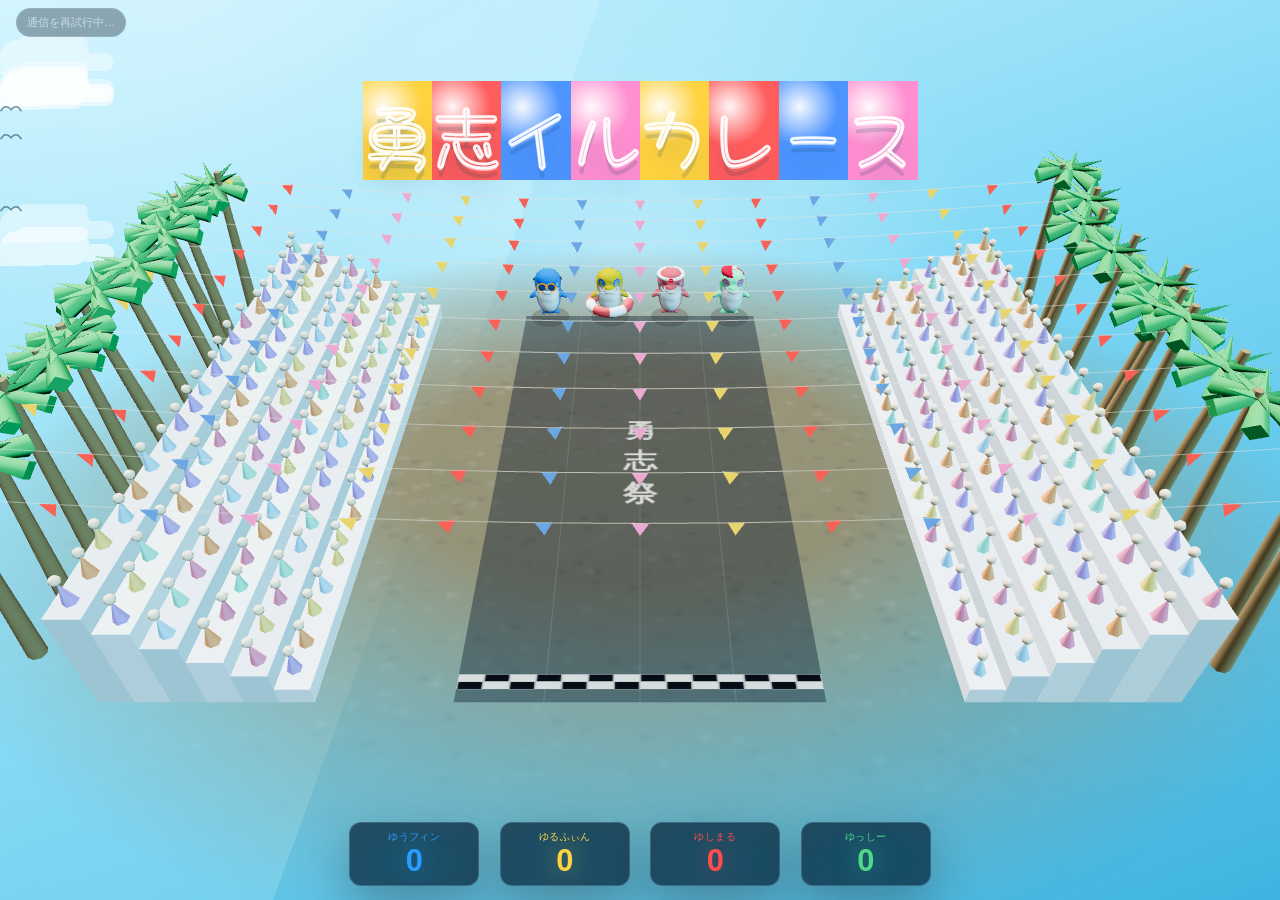
==== dolphin/index.html @ e01e5ccb "feat: 勇志祭のイルカ投票・メッセージツリーを生徒の端末で見るだけのページ Co-Authored-By: Claude Opus 5.5 <noreply@anthropic.com>" ====
<!doctype html>
<html lang="ja">
<head>
  <meta charset="utf-8">
  <meta name="viewport" content="width=device-width,initial-scale=1,viewport-fit=cover">
  <meta name="theme-color" content="#061f37">
  <title>勇志イルカ投票（見るだけ）</title>
  <link rel="preconnect" href="https://fonts.googleapis.com">
  <link rel="preconnect" href="https://fonts.gstatic.com" crossorigin>
  <link href="https://fonts.googleapis.com/css2?family=Hachi+Maru+Pop&display=swap" rel="stylesheet">
  <style>
    :root {
      color-scheme: dark;
      --ink: #eefaff;
      --muted: rgba(223,244,255,.7);
      --panel: rgba(5,25,44,.68);
      --line: rgba(174,228,255,.2);
      --blue: #70d8ff;
      --pink: #ff8fd0;
    }
    * { box-sizing: border-box; }
    html, body { width: 100%; height: 100%; margin: 0; overflow: hidden; }
    body {
      font-family: -apple-system, BlinkMacSystemFont, "Hiragino Sans", "Yu Gothic", sans-serif;
      color: var(--ink);
      background:
        radial-gradient(circle at 50% 30%, rgba(255,255,255,.35), transparent 38%),
        radial-gradient(circle at 15% 0%, rgba(255,255,255,.22), transparent 30%),
        linear-gradient(160deg, #c9f2ff 0%, #7fd8f5 46%, #3fb4e0 100%);
    }
    .bg-glow {
      position: fixed; inset: 0; z-index: 0; pointer-events: none; mix-blend-mode: screen;
      background: conic-gradient(from 200deg at 50% -12%, rgba(170,232,255,.22), transparent 32%);
    }
    .bg-waves {
      position: fixed; inset: 0; z-index: 0; pointer-events: none; opacity: .4;
      background-image: repeating-linear-gradient(115deg, rgba(180,230,255,.06) 0px, rgba(180,230,255,.06) 2px, transparent 2px, transparent 64px);
      animation: waveShift 16s linear infinite;
    }
    @keyframes waveShift {
      from { background-position: 0 0; }
      to { background-position: 420px 210px; }
    }
    .bg-title {
      position: fixed; inset: 0; z-index: 1; display: flex; align-items: flex-start; justify-content: center;
      padding-top: 9vh; pointer-events: none; text-align: center;
      font-family: "Hachi Maru Pop", "Hiragino Sans", "Yu Gothic", sans-serif;
      font-size: clamp(30px, 6.5vw, 68px); font-weight: 400; letter-spacing: .02em;
      white-space: nowrap;
    }
    .bg-title span {
      display: inline-block;
      -webkit-text-stroke: 3px rgba(255,255,255,.92);
      -webkit-background-clip: text; background-clip: text; color: transparent;
      text-shadow:
        0 3px 0 rgba(255,255,255,.55),
        0 10px 0 rgba(4,60,90,.16),
        0 16px 26px rgba(4,60,90,.24);
      animation: balloonBob 3.2s ease-in-out infinite;
    }
    /* 黄・赤・青・ピンクの4色をバルーンの1文字ずつ順番に割り当て、それぞれ光沢のハイライトを乗せる */
    .bg-title span:nth-child(4n+1) { background: radial-gradient(circle at 30% 26%, rgba(255,255,255,.95), rgba(255,255,255,0) 44%), #ffd23f; animation-delay: 0s; }
    .bg-title span:nth-child(4n+2) { background: radial-gradient(circle at 30% 26%, rgba(255,255,255,.95), rgba(255,255,255,0) 44%), #ff5c5c; animation-delay: .3s; }
    .bg-title span:nth-child(4n+3) { background: radial-gradient(circle at 30% 26%, rgba(255,255,255,.95), rgba(255,255,255,0) 44%), #4d94ff; animation-delay: .6s; }
    .bg-title span:nth-child(4n)   { background: radial-gradient(circle at 30% 26%, rgba(255,255,255,.95), rgba(255,255,255,0) 44%), #ff8fd0; animation-delay: .9s; }
    @keyframes balloonBob {
      0%, 100% { transform: translateY(0) rotate(0deg); }
      50% { transform: translateY(-11px) rotate(-3deg); }
    }
    .bubbles { position: fixed; inset: 0; z-index: 1; pointer-events: none; overflow: hidden; }
    .bubble {
      position: absolute; bottom: -8%; border-radius: 50%;
      background: radial-gradient(circle at 35% 30%, rgba(255,255,255,.7), rgba(190,235,255,.15) 60%, transparent 76%);
      animation-name: bubbleRise; animation-timing-function: ease-in; animation-iteration-count: infinite;
    }
    @keyframes bubbleRise {
      0% { transform: translateY(0) translateX(0); opacity: 0; }
      12% { opacity: .85; }
      88% { opacity: .5; }
      100% { transform: translateY(-115vh) translateX(var(--drift, 24px)); opacity: 0; }
    }

    .clouds { position: fixed; inset: 0; z-index: 1; pointer-events: none; overflow: hidden; }
    .cloud {
      position: absolute; width: 90px; height: 34px; border-radius: 40px;
      background: rgba(255,255,255,.82);
      box-shadow:
        -34px 7px 0 -6px rgba(255,255,255,.78),
        32px 5px 0 -8px rgba(255,255,255,.78),
        8px -14px 0 -10px rgba(255,255,255,.7);
      filter: blur(.4px);
      animation-name: cloudDrift; animation-timing-function: linear; animation-iteration-count: infinite;
    }
    @keyframes cloudDrift {
      from { transform: translateX(-20vw) scale(var(--cloud-scale, 1)); }
      to { transform: translateX(120vw) scale(var(--cloud-scale, 1)); }
    }

    .gulls { position: fixed; inset: 0; z-index: 1; pointer-events: none; overflow: hidden; }
    .gull { position: absolute; width: 22px; height: 10px; animation-name: gullFly; animation-timing-function: linear; animation-iteration-count: infinite; }
    .gull svg { width: 100%; height: 100%; display: block; animation: gullFlap .7s ease-in-out infinite; transform-origin: center; }
    @keyframes gullFlap {
      0%, 100% { transform: scaleY(1); }
      50% { transform: scaleY(.55); }
    }
    @keyframes gullFly {
      from { transform: translateX(-8vw) translateY(0); }
      50% { transform: translateX(56vw) translateY(-18px); }
      to { transform: translateX(120vw) translateY(0); }
    }

    @media (prefers-reduced-motion: reduce) {
      .bg-waves, .bubble, .bg-title span, .cloud, .gull, .gull svg { animation: none; }
    }
    #stage { position: fixed; inset: 0; z-index: 2; width: 100%; height: 100%; display: block; }

    .topbar {
      position: fixed; z-index: 3; inset: auto 0 max(14px, env(safe-area-inset-bottom));
      display: flex; flex-direction: column; align-items: center; gap: 10px;
      pointer-events: none;
    }
    .score-row {
      display: flex; justify-content: center; align-items: center; gap: 1.6vw;
    }
    .timer {
      font-size: 12px; letter-spacing: .08em; color: var(--muted); font-variant-numeric: tabular-nums;
      padding: 5px 14px; border: 1px solid var(--line); border-radius: 999px;
      background: rgba(3,17,31,.34); backdrop-filter: blur(14px);
    }
    .timer.is-over { color: var(--pink); }
    .score {
      display: flex; flex-direction: column; align-items: center; justify-content: center; gap: 2px;
      width: clamp(84px, 11vw, 130px); min-height: 64px;
      padding: 6px 8px; border: 1px solid var(--line); border-radius: 12px;
      background: var(--panel); backdrop-filter: blur(18px) saturate(140%);
      box-shadow: 0 18px 50px rgba(0,0,0,.28);
    }
    .score .label {
      font-size: 10px; letter-spacing: .04em; color: var(--muted);
      white-space: normal; text-align: center; line-height: 1.25;
      display: -webkit-box; -webkit-line-clamp: 2; -webkit-box-orient: vertical; overflow: hidden;
    }
    .score .count { font-size: clamp(20px, 2.4vw, 32px); line-height: 1; font-weight: 800; font-variant-numeric: tabular-nums; }
    .score .label, .score .count { color: var(--score-color, var(--ink)); }
    .score .count { text-shadow: 0 0 24px var(--score-glow, transparent); }
    @media (max-width: 720px) {
      .score { width: clamp(66px, 20vw, 96px); min-height: 56px; }
      .score .count { font-size: clamp(18px, 5vw, 26px); }
      .score .label { font-size: 8px; }
      .score-row { gap: 1.2vw; }
    }

    .goal-btn {
      position: fixed; z-index: 4; right: max(6px, env(safe-area-inset-right)); top: max(6px, env(safe-area-inset-top));
      width: 12px; height: 12px; padding: 0; border: none; border-radius: 50%;
      background: rgba(255,255,255,.22); cursor: pointer;
    }
    .goal-btn:hover { background: rgba(255,255,255,.4); }
    /* ファイナルレース操作用の極小ボタン（H=隠す/表示、G長押し=レース開始と同じ働き） */
    .goal-btn.hide-btn { right: calc(max(6px, env(safe-area-inset-right)) + 20px); }
    .goal-btn.race-btn { right: calc(max(6px, env(safe-area-inset-right)) + 42px); }
    .goal-btn.is-holding { background: rgba(255,255,255,.75); }
    /* 操作キーの文字を点の中に小さく表示する（観客には目立たない薄さ） */
    .goal-btn.key-btn {
      width: 16px; height: 16px; top: calc(max(6px, env(safe-area-inset-top)) - 2px);
      font: 700 10px/16px -apple-system, BlinkMacSystemFont, sans-serif; color: rgba(255,255,255,.75); text-align: center;
    }
    .goal-btn.key-btn.is-holding { color: #061f37; }

    /* ファイナルレースの大きな告知（ラストスパート投票中／カウントダウン／優勝） */
    .finale-banner {
      position: fixed; z-index: 5; left: 50%; top: 42%; transform: translate(-50%, -50%) scale(.9);
      max-width: calc(100vw - 32px); padding: .2em .7em; border-radius: 999px; text-align: center;
      font-family: "Hachi Maru Pop", "Hiragino Sans", "Yu Gothic", sans-serif;
      font-size: clamp(28px, 5.4vw, 64px); line-height: 1.25; color: #fff;
      background: rgba(6,31,55,.72);
      text-shadow: 0 4px 0 rgba(6,31,55,.45);
      white-space: nowrap; pointer-events: none; opacity: 0; transition: opacity .25s ease, transform .25s ease;
    }
    .finale-banner.is-visible { opacity: 1; transform: translate(-50%, -50%) scale(1); }
    .finale-banner.is-small { top: auto; bottom: clamp(132px, 24vh, 180px); transform: translate(-50%, 0); font-size: clamp(18px, 2.6vw, 30px); }
    /* 結果発表はゴール付近（画面下）にイルカがいるので、上側に出す */
    .finale-banner.is-top { top: 30%; font-size: clamp(22px, 3.6vw, 44px); }
    .finale-banner.is-countdown { font-size: clamp(56px, 12vw, 150px); background: transparent; text-shadow: 0 6px 0 rgba(6,31,55,.55), 0 0 30px rgba(6,31,55,.5); }

    .status { position: fixed; z-index: 4; left: 16px; bottom: 16px; font-size: 11px; color: var(--muted); padding: 6px 10px; border: 1px solid var(--line); border-radius: 999px; background: rgba(3,17,31,.34); }

    .speech-bubble {
      position: fixed; z-index: 6; left: 0; top: 0; transform: translate(-50%, calc(-100% - 14px));
      width: max-content; max-width: min(220px, calc(100vw - 32px)); padding: 8px 12px; border-radius: 14px;
      background: #fff; color: #123047; font-size: 13px; font-weight: 700;
      text-align: center; line-height: 1.3; box-shadow: 0 6px 18px rgba(0,0,0,.25);
      pointer-events: none; opacity: 0; transition: opacity .25s ease; white-space: normal; word-break: break-word;
    }
    .speech-bubble::after {
      content: ''; position: absolute; left: 50%; bottom: -8px; transform: translateX(-50%);
      border-width: 8px 7px 0 7px; border-style: solid; border-color: #fff transparent transparent transparent;
    }
    .speech-bubble.is-visible { opacity: 1; }
    .error { position: fixed; z-index: 8; left: 50%; top: 50%; transform: translate(-50%,-50%); width: min(560px,calc(100vw - 32px)); padding: 20px; border: 1px solid rgba(255,150,150,.3); border-radius: 16px; background: rgba(45,8,16,.9); display: none; }
    .error.is-visible { display: block; }
    .is-viewer .goal-btn, .is-viewer .timer { display: none; }
    /* 生徒のスマホ（縦持ち）: 4枚の得票カードを画面幅に収め、状態表示はカードと重ならない上に置く */
    .is-viewer .status { bottom: auto; top: max(8px, env(safe-area-inset-top)); }
    @media (max-width: 720px) {
      .is-viewer .score-row { width: 100vw; padding: 0 16px; gap: 6px; box-sizing: border-box; }
      .is-viewer .score { flex: 1 1 0; width: auto; min-width: 0; }
    }
  </style>
  <script src="viewer-config.js"></script>
</head>
<body>
  <div class="bg-glow"></div>
  <div class="bg-waves"></div>
  <div class="bg-title"><span>勇</span><span>志</span><span>イ</span><span>ル</span><span>カ</span><span>レ</span><span>ー</span><span>ス</span></div>
  <div class="bubbles" id="bubbles"></div>
  <div class="clouds" id="clouds"></div>
  <div class="gulls" id="gulls"></div>
  <canvas id="stage" aria-label="勇志イルカ投票モニター"></canvas>

  <header class="topbar">
    <div class="score-row">
      <div class="score" id="score-blue_logo">
        <div class="label" id="label-blue_logo"></div>
        <div class="count" id="count-blue_logo">0</div>
      </div>
      <div class="score" id="score-blue_manga">
        <div class="label" id="label-blue_manga"></div>
        <div class="count" id="count-blue_manga">0</div>
      </div>
      <div class="score" id="score-pink_logo">
        <div class="label" id="label-pink_logo"></div>
        <div class="count" id="count-pink_logo">0</div>
      </div>
      <div class="score" id="score-pink_manga">
        <div class="label" id="label-pink_manga"></div>
        <div class="count" id="count-pink_manga">0</div>
      </div>
    </div>
    <div class="timer" id="timer">投票終了まで --:--:--</div>
  </header>
  <div class="finale-banner" id="finale-banner" aria-live="polite"></div>

  <div class="status" id="status">集計待機中…</div>
  <div class="speech-bubble" id="speech-bubble"></div>
  <div class="error" id="error" role="alert"></div>

  <script defer src="app.js"></script>
</body>
</html>
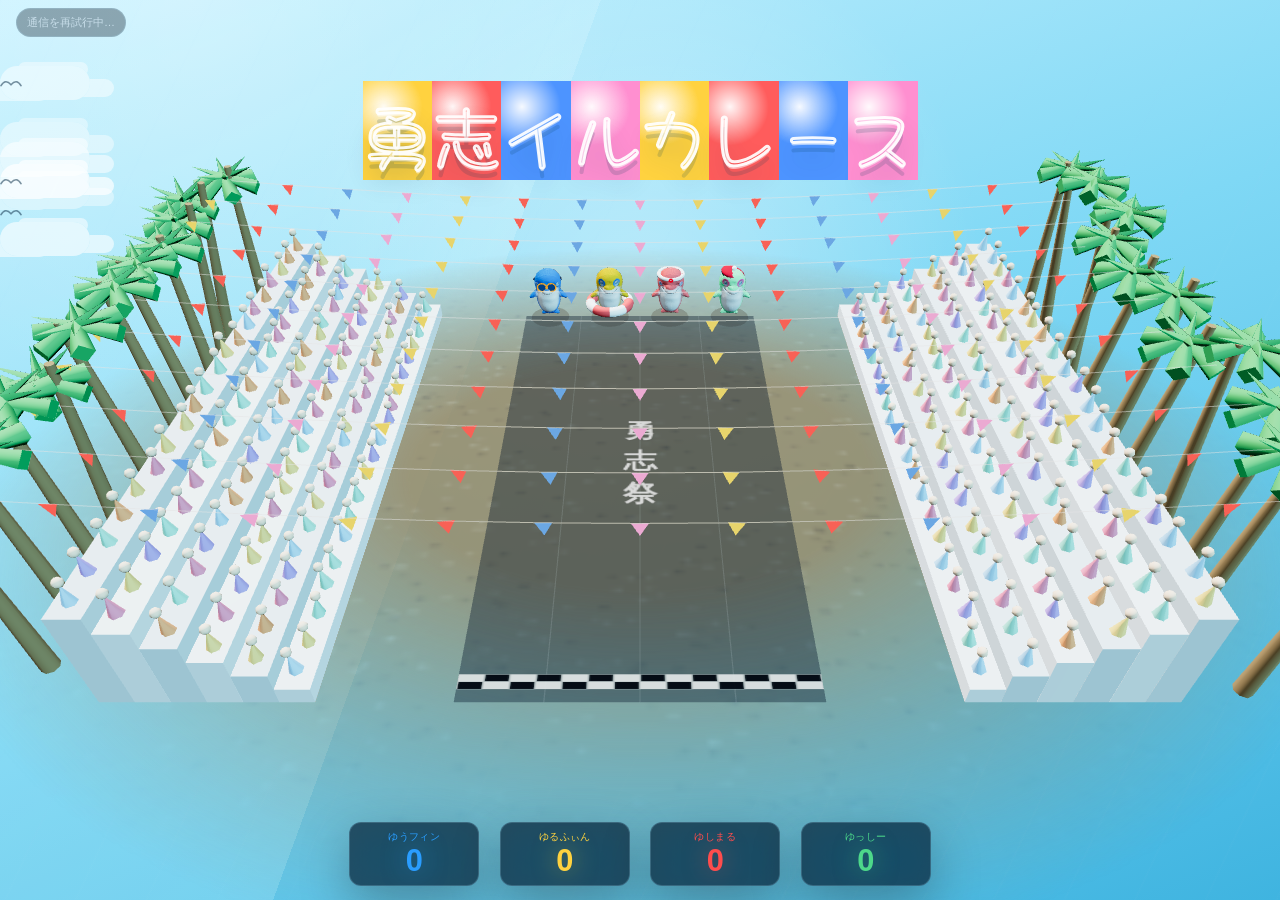
==== commit 9f4e0bca: "chore: 検索エンジンに載せない（全ページに noindex） GitHub Pages のプロジェクトサイトは robots.txt を置けないため、各ページに meta robots noin" ====
--- a/dolphin/index.html
+++ b/dolphin/index.html
@@ -2,6 +2,7 @@
 <html lang="ja">
 <head>
   <meta charset="utf-8">
+  <meta name="robots" content="noindex,nofollow">
   <meta name="viewport" content="width=device-width,initial-scale=1,viewport-fit=cover">
   <meta name="theme-color" content="#061f37">
   <title>勇志イルカ投票（見るだけ）</title>
